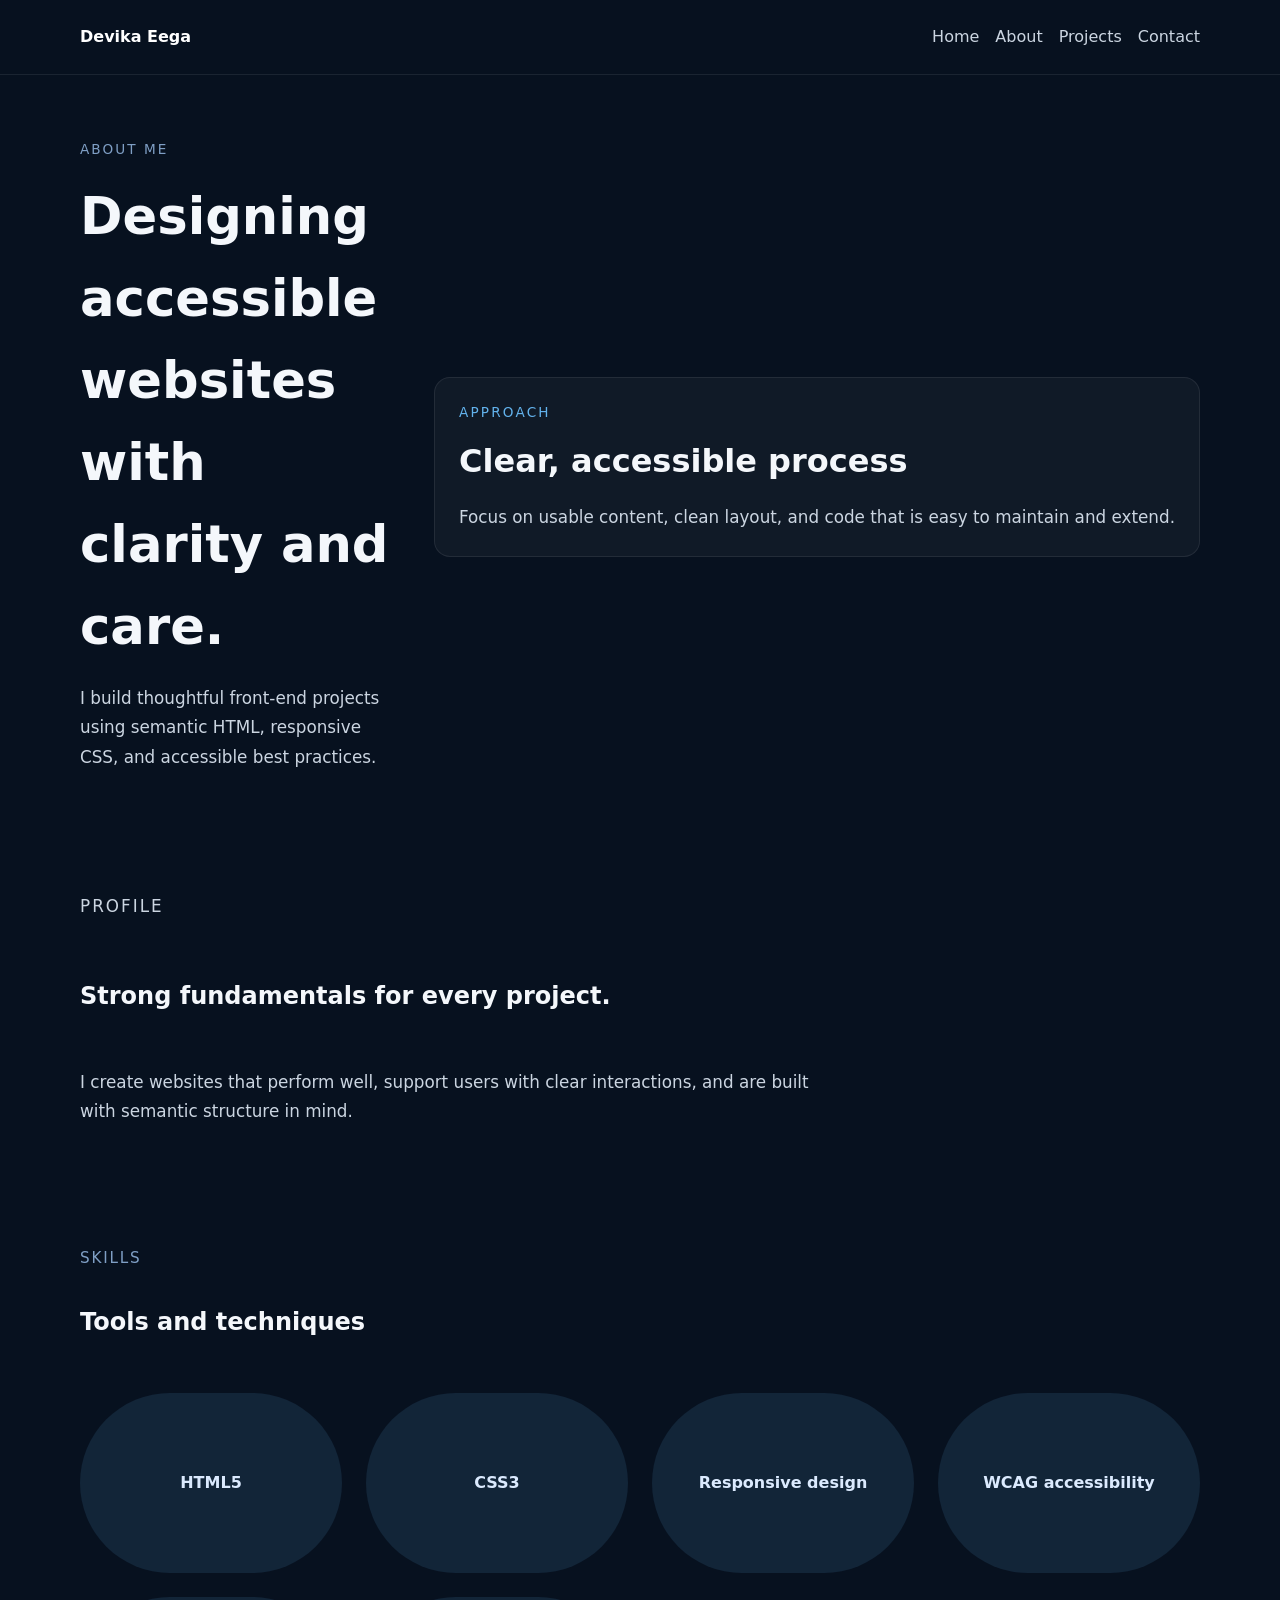
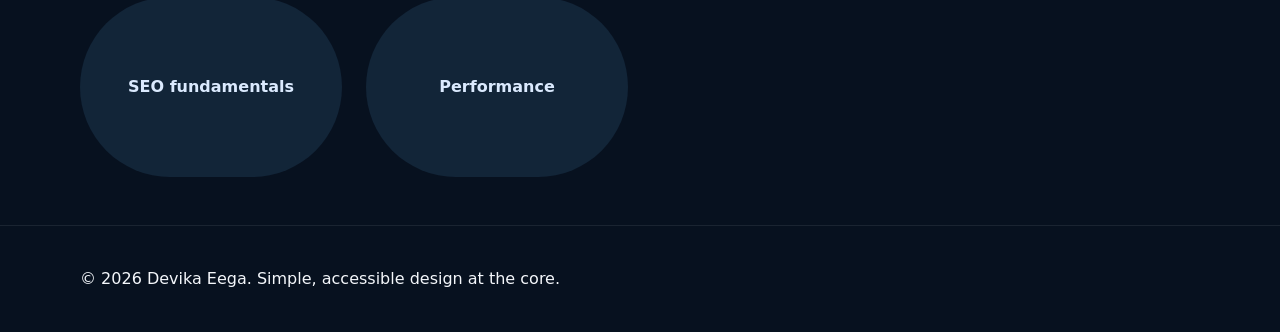
==== about.html @ d0928456 "Initial portfolio website" ====
﻿<!doctype html>
<html lang="en">
  <head>
    <meta charset="UTF-8">
    <meta name="viewport" content="width=device-width, initial-scale=1.0">
    <title>About | Devika Eega</title>
    <meta name="description" content="Learn about Devika Eega, a web designer and developer focused on accessible, semantic digital experiences.">
    <meta name="author" content="Devika Eega">
    <link rel="stylesheet" href="styles.css">
  </head>
  <body>
    <a class="skip-link" href="#main-content">Skip to main content</a>
    <header class="site-header" role="banner">
      <div class="container">
        <a class="brand" href="index.html">Devika Eega</a>
        <nav class="nav" role="navigation" aria-label="Primary navigation">
          <ul class="nav-list">
            <li><a href="index.html">Home</a></li>
            <li><a href="about.html" aria-current="page">About</a></li>
            <li><a href="projects.html">Projects</a></li>
            <li><a href="contact.html">Contact</a></li>
          </ul>
        </nav>
      </div>
    </header>

    <main id="main-content" role="main">
      <section class="page-hero" aria-labelledby="about-heading">
        <div class="container hero-grid">
          <div class="hero-copy-block">
            <p class="eyebrow">About me</p>
            <h1 id="about-heading">Designing accessible websites with clarity and care.</h1>
            <p class="hero-copy">I build thoughtful front-end projects using semantic HTML, responsive CSS, and accessible best practices.</p>
          </div>
          <aside class="hero-panel" aria-hidden="true">
            <div class="hero-card">
              <p class="card-label">Approach</p>
              <h3 class="card-title">Clear, accessible process</h3>
              <p class="card-text">Focus on usable content, clean layout, and code that is easy to maintain and extend.</p>
            </div>
          </aside>
        </div>
      </section>

      <section class="profile-summary" aria-labelledby="profile-heading">
        <div class="container">
          <div class="section-heading-row">
            <p class="section-intro">Profile</p>
            <h2 id="profile-heading">Strong fundamentals for every project.</h2>
          </div>
          <p>I create websites that perform well, support users with clear interactions, and are built with semantic structure in mind.</p>
        </div>
      </section>

      <section class="skills" aria-labelledby="skills-heading">
        <div class="container">
          <div class="section-heading-row">
            <p class="section-intro">Skills</p>
            <h2 id="skills-heading">Tools and techniques</h2>
          </div>
          <ul class="skill-list">
            <li class="skill-badge">HTML5</li>
            <li class="skill-badge">CSS3</li>
            <li class="skill-badge">Responsive design</li>
            <li class="skill-badge">WCAG accessibility</li>
            <li class="skill-badge">SEO fundamentals</li>
            <li class="skill-badge">Performance</li>
          </ul>
        </div>
      </section>
    </main>

    <footer class="site-footer" role="contentinfo">
      <div class="container">
        <p>© 2026 Devika Eega. Simple, accessible design at the core.</p>
      </div>
    </footer>
  </body>
</html>
---- styles.css ----
﻿/* Accessible, semantic portfolio stylesheet */
:root {
  color-scheme: dark;
  background: #07111f;
  color: #f4f7fb;
  font-family: Inter, system-ui, -apple-system, BlinkMacSystemFont, "Segoe UI", sans-serif;
  line-height: 1.6;
  text-rendering: optimizeLegibility;
}

* {
  box-sizing: border-box;
}

html {
  scroll-behavior: smooth;
}

body {
  margin: 0;
  min-height: 100vh;
  background: #07111f;
}

img,
svg,
video {
  max-width: 100%;
  height: auto;
}

button,
input,
textarea,
a {
  font: inherit;
}

button {
  border: none;
}

.skip-link {
  position: absolute;
  left: -999px;
  width: 1px;
  height: 1px;
  overflow: hidden;
}

.skip-link:focus,
.skip-link:active {
  left: 1rem;
  top: 1rem;
  width: auto;
  height: auto;
  padding: 0.75rem 1rem;
  background: #ffffff;
  color: #07111f;
  border-radius: 0.75rem;
  z-index: 1000;
}

.container {
  width: min(1120px, calc(100% - 2rem));
  margin: 0 auto;
}

.site-header,
.site-footer {
  padding: 1.5rem 0;
}

.site-header {
  border-bottom: 1px solid rgba(255, 255, 255, 0.08);
}

.site-header .container,
.site-footer .container {
  display: flex;
  align-items: center;
  justify-content: space-between;
  gap: 1rem;
}

.brand {
  font-weight: 700;
  color: #ffffff;
  text-decoration: none;
}

.nav-list,
.footer-nav {
  display: flex;
  gap: 1rem;
  flex-wrap: wrap;
  list-style: none;
  padding: 0;
  margin: 0;
}

.nav-list a,
.footer-nav a {
  color: #cbd5e1;
  text-decoration: none;
}

.nav-list a:hover,
.footer-nav a:hover,
.nav-list a:focus,
.footer-nav a:focus {
  color: #ffffff;
  outline: 2px solid #f8fafc;
  outline-offset: 4px;
}

.hero,
.page-hero {
  padding: 4rem 0 3rem;
}

.hero-grid {
  display: grid;
  grid-template-columns: minmax(0, 1fr) auto;
  gap: 2rem;
  align-items: center;
}

.hero-copy-block {
  max-width: 42rem;
}

.eyebrow {
  margin: 0 0 1rem;
  color: #7f9fc5;
  text-transform: uppercase;
  letter-spacing: 0.15em;
  font-size: 0.85rem;
}

.hero h1,
.page-hero h1 {
  font-size: clamp(2.5rem, 4vw, 4rem);
  margin: 0 0 1rem;
  max-width: 12ch;
}

.hero-copy,
.overview p,
.voh,
.card-text,
.profile-summary p,
.contact-panel p {
  font-size: 1.05rem;
  line-height: 1.75;
  max-width: 70ch;
  margin: 0 0 1.5rem;
  color: #cbd5e1;
}

.hero-actions {
  display: flex;
  flex-wrap: wrap;
  gap: 1rem;
}

.button {
  display: inline-flex;
  align-items: center;
  justify-content: center;
  padding: 0.95rem 1.5rem;
  border-radius: 0.75rem;
  border: 1px solid transparent;
  text-decoration: none;
  cursor: pointer;
}

.button.primary {
  background: #63b3ed;
  color: #07111f;
}

.button.secondary {
  background: transparent;
  color: #ffffff;
  border-color: rgba(255, 255, 255, 0.16);
}

.hero-panel {
  display: grid;
  place-items: center;
}

.hero-card,
.info-card,
.project-card,
.contact-panel {
  background: rgba(255, 255, 255, 0.04);
  border: 1px solid rgba(255, 255, 255, 0.08);
  padding: 1.5rem;
  border-radius: 1rem;
}

.card-label {
  margin: 0 0 0.75rem;
  font-size: 0.85rem;
  color: #63b3ed;
  letter-spacing: 0.16em;
  text-transform: uppercase;
}

.card-title {
  margin: 0 0 1rem;
  font-size: clamp(1.7rem, 2.5vw, 2.25rem);
}

.card-text {
  margin: 0;
  color: #cbd5e1;
}

.overview,
.profile-summary,
.skills,
.project-list,
.contact-grid {
  padding: 3rem 0;
}

.section-heading-row {
  display: grid;
  gap: 0.75rem;
  max-width: 52rem;
  margin-bottom: 2rem;
}

.section-intro {
  margin: 0;
  color: #7f9fc5;
  font-size: 0.95rem;
  letter-spacing: 0.12em;
  text-transform: uppercase;
}

.feature-grid,
.skill-list,
.card-grid {
  display: grid;
  grid-template-columns: repeat(auto-fit, minmax(220px, 1fr));
  gap: 1.5rem;
  list-style: none;
  padding: 0;
  margin: 0;
}

.feature-grid li,
.skill-list li,
.info-card,
.project-card,
.contact-panel {
  min-height: 180px;
}

.skill-badge {
  display: inline-flex;
  align-items: center;
  justify-content: center;
  padding: 0.9rem 1rem;
  border-radius: 999px;
  background: rgba(99, 179, 237, 0.12);
  color: #dbeafe;
  font-weight: 600;
}

.contact-grid-inner {
  display: grid;
  grid-template-columns: minmax(0, 1fr) 320px;
  gap: 2rem;
}

.contact-panel h2 {
  margin-top: 0;
}

.contact-info {
  list-style: none;
  padding: 0;
  margin: 0;
  display: grid;
  gap: 1rem;
}

.contact-info a {
  color: #63b3ed;
}

.testimonial-card {
  padding: 1.75rem;
}

.testimonial blockquote {
  margin: 0;
  padding: 0;
  border-left: 4px solid #63b3ed;
}

.testimonial p {
  margin: 0;
  color: #e2e8f0;
}

.testimonial footer {
  margin-top: 1rem;
  color: #94a3b8;
}

.timeline ul,
.project-list ol {
  margin: 0;
  padding: 0;
  list-style: none;
  display: grid;
  gap: 1.5rem;
}

.timeline li,
.project-list li {
  padding: 1.5rem;
  border-radius: 1rem;
}

.project-meta {
  margin: 0.75rem 0 0;
  color: #94a3b8;
}

.contact-form-wrap form {
  display: grid;
  gap: 1.25rem;
  max-width: 700px;
}

.form-group {
  display: grid;
  gap: 0.5rem;
}

label {
  font-weight: 600;
  color: #e2e8f0;
}

input,
textarea {
  width: 100%;
  min-height: 3rem;
  padding: 0.9rem 1rem;
  border-radius: 0.75rem;
  border: 1px solid rgba(255, 255, 255, 0.16);
  background: #0f172a;
  color: #f8fafc;
  transition: border-color 0.2s ease, box-shadow 0.2s ease;
}

input:focus,
textarea:focus,
button:focus,
a:focus {
  outline: 3px solid #63b3ed;
  outline-offset: 4px;
}

input:focus,
textarea:focus {
  border-color: #63b3ed;
  box-shadow: 0 0 0 4px rgba(99, 179, 237, 0.12);
}

textarea {
  min-height: 10rem;
  resize: vertical;
}

button {
  min-height: 3.25rem;
  padding: 0.95rem 1.5rem;
  border-radius: 0.75rem;
}

.site-footer {
  border-top: 1px solid rgba(255, 255, 255, 0.08);
}

.site-footer .container {
  display: flex;
  justify-content: space-between;
  gap: 1rem;
  align-items: center;
  flex-wrap: wrap;
}

.footer-nav {
  justify-content: flex-end;
}

@media (max-width: 900px) {
  .hero-grid,
  .contact-grid-inner {
    grid-template-columns: 1fr;
  }

  .site-header .container,
  .site-footer .container {
    flex-direction: column;
    align-items: flex-start;
  }

  .footer-nav {
    justify-content: flex-start;
  }
}

@media (max-width: 720px) {
  .hero {
    padding-top: 3rem;
  }

  .hero h1 {
    font-size: 2.5rem;
  }

  .hero-panel {
    order: -1;
  }

  .feature-grid,
  .skill-list,
  .timeline ul,
  .project-list ol {
    grid-template-columns: 1fr;
  }
}
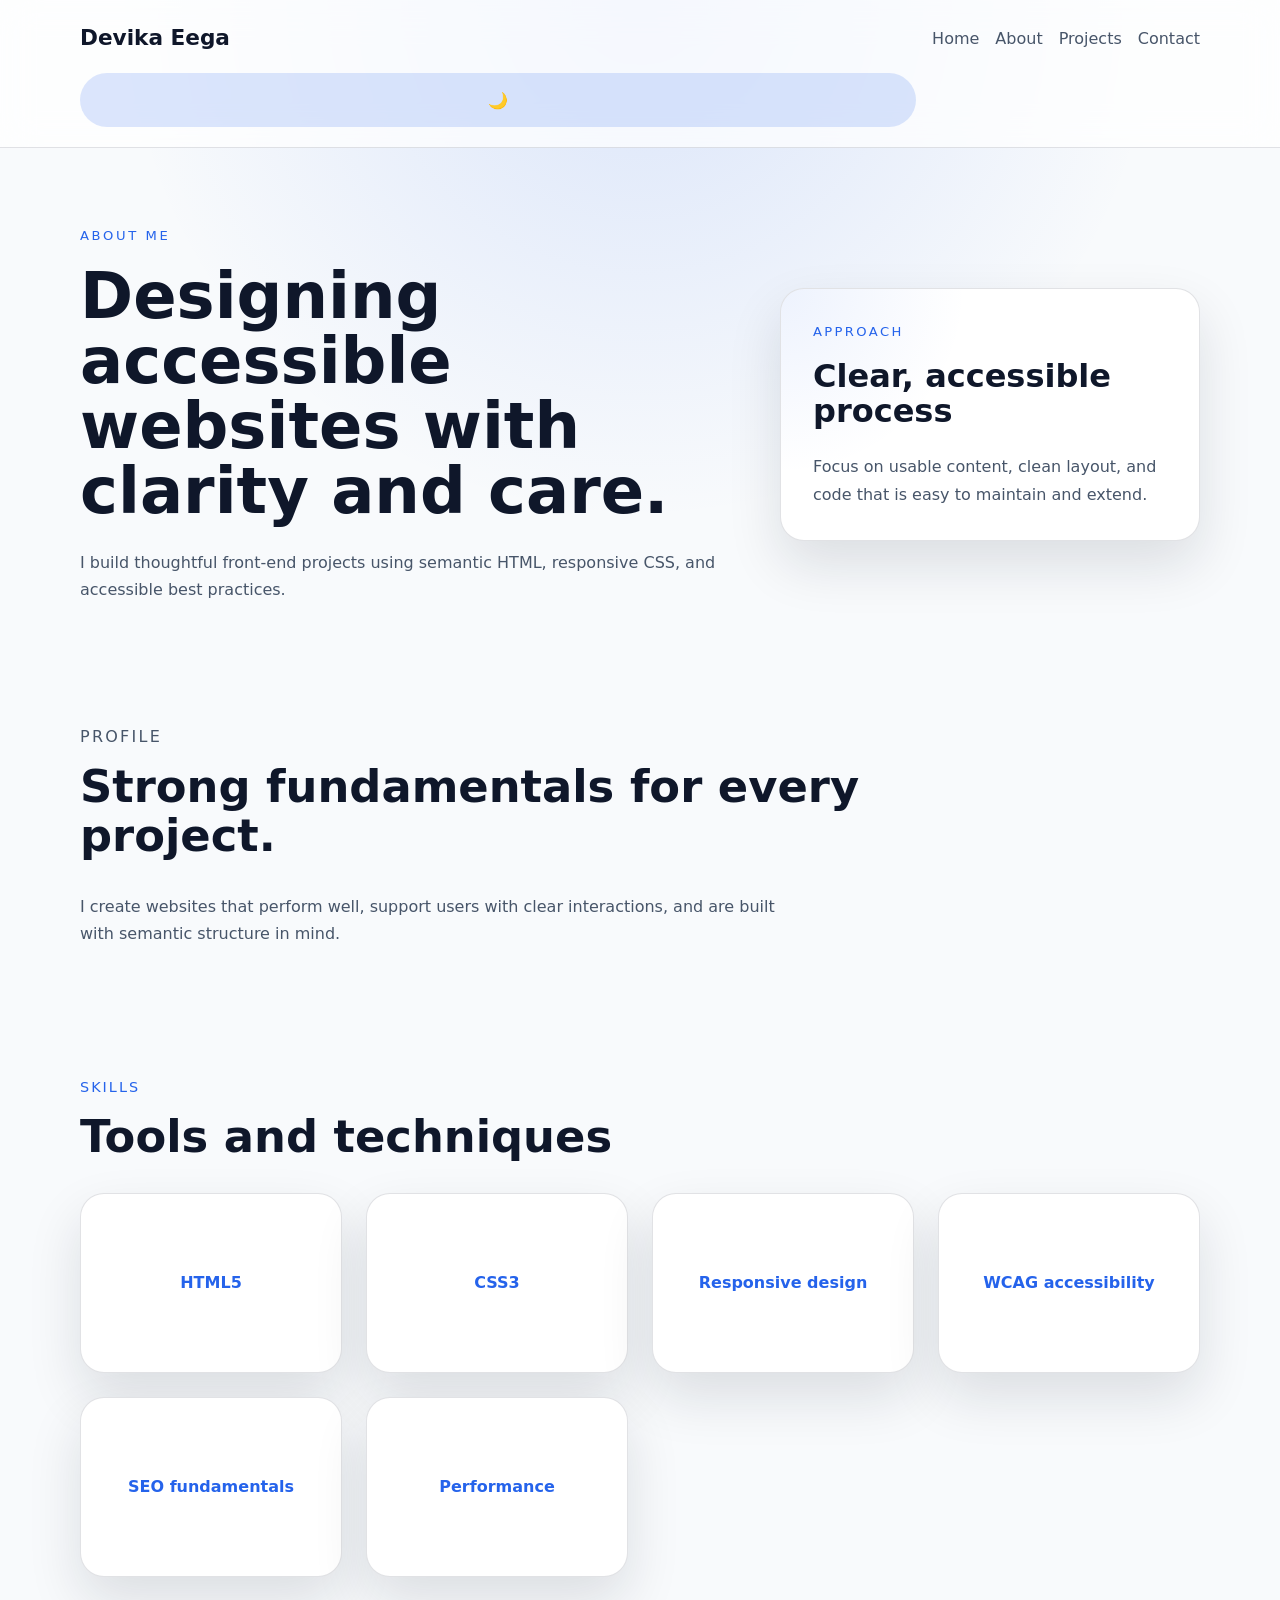
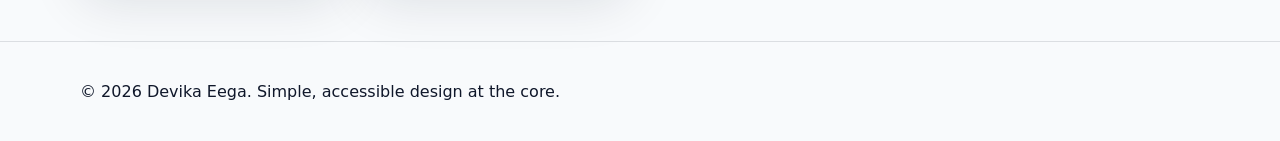
==== commit f95d76f5: "Update portfolio project content" ====
--- a/about.html
+++ b/about.html
@@ -21,6 +21,7 @@
             <li><a href="contact.html">Contact</a></li>
           </ul>
         </nav>
+        <button id="theme-toggle" class="theme-toggle" type="button" aria-label="Toggle theme">🌙</button>
       </div>
     </header>
 
@@ -75,5 +76,21 @@
         <p>© 2026 Devika Eega. Simple, accessible design at the core.</p>
       </div>
     </footer>
+    <script>
+      const themeToggle = document.getElementById('theme-toggle');
+      const root = document.documentElement;
+      const savedTheme = localStorage.getItem('theme');
+      const initialTheme = savedTheme || (window.matchMedia('(prefers-color-scheme: dark)').matches ? 'dark' : 'light');
+      root.setAttribute('data-theme', initialTheme);
+      if (themeToggle) {
+        themeToggle.textContent = initialTheme === 'dark' ? '☀️' : '🌙';
+        themeToggle.addEventListener('click', () => {
+          const nextTheme = root.getAttribute('data-theme') === 'dark' ? 'light' : 'dark';
+          root.setAttribute('data-theme', nextTheme);
+          localStorage.setItem('theme', nextTheme);
+          themeToggle.textContent = nextTheme === 'dark' ? '☀️' : '🌙';
+        });
+      }
+    </script>
   </body>
 </html>
--- a/styles.css
+++ b/styles.css
@@ -1,43 +1,86 @@
-﻿/* Accessible, semantic portfolio stylesheet */
+﻿/* Advanced responsive portfolio stylesheet */
 :root {
+  color-scheme: light;
+  --bg: #f8fafc;
+  --surface: #ffffff;
+  --surface-soft: rgba(255, 255, 255, 0.82);
+  --text: #0f172a;
+  --muted: #475569;
+  --accent: #2563eb;
+  --accent-soft: rgba(37, 99, 235, 0.16);
+  --border: rgba(15, 23, 42, 0.12);
+  --shadow: 0 24px 54px rgba(15, 23, 42, 0.12);
+  --radius: 1.5rem;
+  --radius-sm: 1rem;
+  --max-width: 1120px;
+  --focus: 0 0 0 4px rgba(37, 99, 235, 0.18);
+}
+
+@media (prefers-color-scheme: dark) {
+  :root {
+    color-scheme: dark;
+    --bg: #07111f;
+    --surface: #0c162b;
+    --surface-soft: rgba(15, 23, 42, 0.82);
+    --text: #e2e8f0;
+    --muted: #94a3b8;
+    --accent: #60a5fa;
+    --accent-soft: rgba(96, 165, 250, 0.16);
+    --border: rgba(148, 163, 184, 0.18);
+    --shadow: 0 24px 54px rgba(0, 0, 0, 0.36);
+    --focus: 0 0 0 4px rgba(96, 165, 250, 0.28);
+  }
+}
+
+html[data-theme='dark'] {
   color-scheme: dark;
-  background: #07111f;
-  color: #f4f7fb;
-  font-family: Inter, system-ui, -apple-system, BlinkMacSystemFont, "Segoe UI", sans-serif;
-  line-height: 1.6;
-  text-rendering: optimizeLegibility;
-}
-
-* {
-  box-sizing: border-box;
+  --bg: #07111f;
+  --surface: #0c162b;
+  --surface-soft: rgba(15, 23, 42, 0.92);
+  --text: #e2e8f0;
+  --muted: #94a3b8;
+  --accent: #60a5fa;
+  --accent-soft: rgba(96, 165, 250, 0.18);
+  --border: rgba(148, 163, 184, 0.22);
+  --shadow: 0 24px 54px rgba(0, 0, 0, 0.36);
+  --focus: 0 0 0 4px rgba(96, 165, 250, 0.28);
 }
 
 html {
   scroll-behavior: smooth;
+  font-size: 16px;
+}
+
+*, *::before, *::after {
+  box-sizing: border-box;
 }
 
 body {
   margin: 0;
   min-height: 100vh;
-  background: #07111f;
-}
-
-img,
-svg,
-video {
+  background: radial-gradient(circle at top, rgba(37, 99, 235, 0.14), transparent 28%), var(--bg);
+  color: var(--text);
+  font-family: Inter, system-ui, -apple-system, BlinkMacSystemFont, 'Segoe UI', sans-serif;
+  line-height: 1.7;
+}
+
+img, svg, video {
   max-width: 100%;
   height: auto;
-}
-
-button,
-input,
-textarea,
-a {
+  display: block;
+}
+
+button, input, textarea, a {
   font: inherit;
 }
 
 button {
   border: none;
+}
+
+::selection {
+  background: var(--accent-soft);
+  color: var(--text);
 }
 
 .skip-link {
@@ -54,177 +97,242 @@
   top: 1rem;
   width: auto;
   height: auto;
-  padding: 0.75rem 1rem;
-  background: #ffffff;
-  color: #07111f;
-  border-radius: 0.75rem;
+  padding: 0.9rem 1rem;
+  background: var(--surface);
+  color: var(--text);
+  border-radius: var(--radius-sm);
+  box-shadow: var(--shadow);
   z-index: 1000;
 }
 
 .container {
-  width: min(1120px, calc(100% - 2rem));
+  width: min(var(--max-width), calc(100% - 2rem));
   margin: 0 auto;
 }
 
 .site-header,
 .site-footer {
-  padding: 1.5rem 0;
+  padding: 1.25rem 0;
 }
 
 .site-header {
-  border-bottom: 1px solid rgba(255, 255, 255, 0.08);
-}
-
-.site-header .container,
-.site-footer .container {
-  display: flex;
+  position: sticky;
+  inset-block-start: 0;
+  z-index: 30;
+  background: rgba(255, 255, 255, 0.72);
+  backdrop-filter: blur(18px);
+  border-block-end: 1px solid var(--border);
+}
+
+html[data-theme='dark'] .site-header {
+  background: rgba(7, 17, 31, 0.86);
+}
+
+.site-header .container {
+  display: grid;
+  grid-template-columns: 1fr auto;
   align-items: center;
-  justify-content: space-between;
   gap: 1rem;
 }
 
 .brand {
-  font-weight: 700;
-  color: #ffffff;
+  font-weight: 800;
+  font-size: clamp(1.05rem, 1.8vw, 1.35rem);
+  color: var(--text);
   text-decoration: none;
 }
 
 .nav-list,
 .footer-nav {
   display: flex;
+  flex-wrap: wrap;
   gap: 1rem;
-  flex-wrap: wrap;
+  align-items: center;
+  justify-content: flex-end;
   list-style: none;
+  margin: 0;
   padding: 0;
-  margin: 0;
 }
 
 .nav-list a,
 .footer-nav a {
-  color: #cbd5e1;
+  color: var(--muted);
   text-decoration: none;
+  transition: color 0.25s ease;
 }
 
 .nav-list a:hover,
 .footer-nav a:hover,
 .nav-list a:focus,
 .footer-nav a:focus {
-  color: #ffffff;
-  outline: 2px solid #f8fafc;
+  color: var(--text);
+  outline: 2px solid var(--accent);
+  outline-offset: 4px;
+}
+
+.theme-toggle {
+  appearance: none;
+  background: var(--accent-soft);
+  color: var(--text);
+  border-radius: 999px;
+  padding: 0.8rem 1rem;
+  min-inline-size: 3rem;
+  cursor: pointer;
+  border: 1px solid transparent;
+  transition: transform 0.2s ease, background-color 0.2s ease;
+}
+
+.theme-toggle:hover,
+.theme-toggle:focus {
+  transform: translateY(-1px);
+  outline: 2px solid var(--accent);
   outline-offset: 4px;
 }
 
 .hero,
 .page-hero {
-  padding: 4rem 0 3rem;
+  padding: clamp(3rem, 6vw, 5rem) 0 2rem;
 }
 
 .hero-grid {
   display: grid;
-  grid-template-columns: minmax(0, 1fr) auto;
-  gap: 2rem;
-  align-items: center;
+  gap: 2.5rem;
 }
 
 .hero-copy-block {
-  max-width: 42rem;
+  max-width: 46rem;
 }
 
 .eyebrow {
   margin: 0 0 1rem;
-  color: #7f9fc5;
+  color: var(--accent);
   text-transform: uppercase;
-  letter-spacing: 0.15em;
-  font-size: 0.85rem;
+  letter-spacing: 0.2em;
+  font-size: 0.82rem;
 }
 
 .hero h1,
 .page-hero h1 {
-  font-size: clamp(2.5rem, 4vw, 4rem);
-  margin: 0 0 1rem;
-  max-width: 12ch;
+  margin: 0;
+  font-size: clamp(2.4rem, 5vw, 4.5rem);
+  line-height: 1.02;
 }
 
 .hero-copy,
 .overview p,
-.voh,
 .card-text,
 .profile-summary p,
 .contact-panel p {
-  font-size: 1.05rem;
-  line-height: 1.75;
+  margin: 1.5rem 0 0;
+  color: var(--muted);
+  font-size: clamp(1rem, 1.05vw, 1.08rem);
   max-width: 70ch;
-  margin: 0 0 1.5rem;
-  color: #cbd5e1;
 }
 
 .hero-actions {
   display: flex;
   flex-wrap: wrap;
   gap: 1rem;
+  margin-top: 2rem;
 }
 
 .button {
   display: inline-flex;
   align-items: center;
   justify-content: center;
-  padding: 0.95rem 1.5rem;
-  border-radius: 0.75rem;
-  border: 1px solid transparent;
+  padding: 0.95rem 1.6rem;
+  border-radius: 999px;
   text-decoration: none;
   cursor: pointer;
+  transition: transform 0.2s ease, box-shadow 0.2s ease, background-color 0.2s ease;
+}
+
+.button:hover,
+.button:focus {
+  transform: translateY(-1px);
 }
 
 .button.primary {
-  background: #63b3ed;
-  color: #07111f;
+  background: var(--accent);
+  color: var(--surface);
+  box-shadow: 0 18px 35px rgba(37, 99, 235, 0.22);
 }
 
 .button.secondary {
   background: transparent;
-  color: #ffffff;
-  border-color: rgba(255, 255, 255, 0.16);
+  color: var(--text);
+  border: 1px solid var(--border);
 }
 
 .hero-panel {
   display: grid;
-  place-items: center;
+  justify-items: center;
 }
 
 .hero-card,
 .info-card,
 .project-card,
-.contact-panel {
-  background: rgba(255, 255, 255, 0.04);
-  border: 1px solid rgba(255, 255, 255, 0.08);
-  padding: 1.5rem;
-  border-radius: 1rem;
+.contact-panel,
+.testimonial-card {
+  position: relative;
+  overflow: hidden;
+  background: var(--surface);
+  border: 1px solid var(--border);
+  border-radius: var(--radius);
+  padding: 2rem;
+  box-shadow: var(--shadow);
+}
+
+html[data-theme='dark'] .hero-card,
+html[data-theme='dark'] .info-card,
+html[data-theme='dark'] .project-card,
+html[data-theme='dark'] .contact-panel,
+html[data-theme='dark'] .testimonial-card {
+  background: rgba(15, 23, 42, 0.92);
+}
+
+.hero-card::before,
+.info-card::before,
+.project-card::before,
+.contact-panel::before,
+.testimonial-card::before {
+  content: '';
+  position: absolute;
+  inset: 0;
+  background: radial-gradient(circle at top left, var(--accent-soft), transparent 38%);
+  opacity: 0.5;
+  pointer-events: none;
+}
+
+.hero-card > *,
+.info-card > *,
+.project-card > *,
+.contact-panel > *,
+.testimonial-card > * {
+  position: relative;
 }
 
 .card-label {
-  margin: 0 0 0.75rem;
-  font-size: 0.85rem;
-  color: #63b3ed;
-  letter-spacing: 0.16em;
+  margin: 0 0 1rem;
+  font-size: 0.82rem;
+  color: var(--accent);
+  letter-spacing: 0.18em;
   text-transform: uppercase;
 }
 
 .card-title {
-  margin: 0 0 1rem;
-  font-size: clamp(1.7rem, 2.5vw, 2.25rem);
-}
-
-.card-text {
-  margin: 0;
-  color: #cbd5e1;
+  margin: 0;
+  font-size: clamp(1.75rem, 2.5vw, 2.4rem);
+  line-height: 1.1;
 }
 
 .overview,
 .profile-summary,
 .skills,
 .project-list,
-.contact-grid {
-  padding: 3rem 0;
+.contact-grid,
+.testimonial {
+  padding: clamp(2rem, 5vw, 4rem) 0;
 }
 
 .section-heading-row {
@@ -236,10 +344,16 @@
 
 .section-intro {
   margin: 0;
-  color: #7f9fc5;
-  font-size: 0.95rem;
-  letter-spacing: 0.12em;
+  color: var(--accent);
+  font-size: 0.9rem;
+  letter-spacing: 0.14em;
   text-transform: uppercase;
+}
+
+.section-heading-row h2 {
+  margin: 0;
+  font-size: clamp(2.1rem, 3.5vw, 2.9rem);
+  line-height: 1.1;
 }
 
 .feature-grid,
@@ -254,64 +368,51 @@
 }
 
 .feature-grid li,
-.skill-list li,
-.info-card,
-.project-card,
-.contact-panel {
+.skill-list li {
+  background: var(--surface);
+  border: 1px solid var(--border);
+  border-radius: var(--radius);
+  padding: 1.75rem;
   min-height: 180px;
+  box-shadow: var(--shadow);
 }
 
 .skill-badge {
   display: inline-flex;
   align-items: center;
   justify-content: center;
-  padding: 0.9rem 1rem;
+  padding: 0.85rem 1rem;
   border-radius: 999px;
-  background: rgba(99, 179, 237, 0.12);
-  color: #dbeafe;
-  font-weight: 600;
+  background: var(--accent-soft);
+  color: var(--accent);
+  font-weight: 700;
+}
+
+.contact-grid-inner,
+.footer-grid {
+  display: grid;
+  gap: 2rem;
 }
 
 .contact-grid-inner {
-  display: grid;
-  grid-template-columns: minmax(0, 1fr) 320px;
-  gap: 2rem;
-}
-
-.contact-panel h2 {
-  margin-top: 0;
+  grid-template-columns: 1fr;
+}
+
+.contact-panel {
+  padding: 2rem;
+  min-height: 100%;
 }
 
 .contact-info {
   list-style: none;
+  margin: 0;
   padding: 0;
-  margin: 0;
   display: grid;
   gap: 1rem;
 }
 
 .contact-info a {
-  color: #63b3ed;
-}
-
-.testimonial-card {
-  padding: 1.75rem;
-}
-
-.testimonial blockquote {
-  margin: 0;
-  padding: 0;
-  border-left: 4px solid #63b3ed;
-}
-
-.testimonial p {
-  margin: 0;
-  color: #e2e8f0;
-}
-
-.testimonial footer {
-  margin-top: 1rem;
-  color: #94a3b8;
+  color: var(--accent);
 }
 
 .timeline ul,
@@ -325,13 +426,16 @@
 
 .timeline li,
 .project-list li {
-  padding: 1.5rem;
-  border-radius: 1rem;
+  padding: 1.75rem;
+  border-radius: var(--radius);
+  background: var(--surface);
+  border: 1px solid var(--border);
+  box-shadow: var(--shadow);
 }
 
 .project-meta {
-  margin: 0.75rem 0 0;
-  color: #94a3b8;
+  margin: 1rem 0 0;
+  color: var(--muted);
 }
 
 .contact-form-wrap form {
@@ -342,101 +446,123 @@
 
 .form-group {
   display: grid;
-  gap: 0.5rem;
+  gap: 0.65rem;
 }
 
 label {
-  font-weight: 600;
-  color: #e2e8f0;
+  font-weight: 700;
+  color: var(--text);
 }
 
 input,
 textarea {
   width: 100%;
   min-height: 3rem;
-  padding: 0.9rem 1rem;
-  border-radius: 0.75rem;
-  border: 1px solid rgba(255, 255, 255, 0.16);
-  background: #0f172a;
-  color: #f8fafc;
-  transition: border-color 0.2s ease, box-shadow 0.2s ease;
+  padding: 1rem 1.1rem;
+  border-radius: 1rem;
+  border: 1px solid var(--border);
+  background: var(--surface);
+  color: var(--text);
+  transition: border-color 0.2s ease, box-shadow 0.2s ease, transform 0.2s ease;
 }
 
 input:focus,
 textarea:focus,
 button:focus,
 a:focus {
-  outline: 3px solid #63b3ed;
-  outline-offset: 4px;
+  outline: var(--focus);
+  outline-offset: 3px;
 }
 
 input:focus,
 textarea:focus {
-  border-color: #63b3ed;
-  box-shadow: 0 0 0 4px rgba(99, 179, 237, 0.12);
+  border-color: var(--accent);
+  box-shadow: 0 0 0 4px rgba(37, 99, 235, 0.12);
 }
 
 textarea {
-  min-height: 10rem;
+  min-height: 12rem;
   resize: vertical;
 }
 
 button {
-  min-height: 3.25rem;
-  padding: 0.95rem 1.5rem;
-  border-radius: 0.75rem;
+  min-height: 3.35rem;
+  padding: 0.95rem 1.6rem;
+  border-radius: 999px;
 }
 
 .site-footer {
-  border-top: 1px solid rgba(255, 255, 255, 0.08);
+  border-top: 1px solid var(--border);
 }
 
 .site-footer .container {
-  display: flex;
-  justify-content: space-between;
+  display: grid;
+  grid-template-columns: 1fr auto;
+  align-items: center;
   gap: 1rem;
-  align-items: center;
-  flex-wrap: wrap;
 }
 
 .footer-nav {
   justify-content: flex-end;
 }
 
-@media (max-width: 900px) {
-  .hero-grid,
+@media (min-width: 48rem) {
+  .hero-grid {
+    grid-template-columns: minmax(0, 1.4fr) minmax(340px, 420px);
+    align-items: center;
+  }
+
   .contact-grid-inner {
-    grid-template-columns: 1fr;
-  }
-
+    grid-template-columns: minmax(0, 1fr) 320px;
+  }
+}
+
+@media (min-width: 64rem) {
   .site-header .container,
   .site-footer .container {
-    flex-direction: column;
-    align-items: flex-start;
+    grid-template-columns: 1fr auto;
+  }
+
+  .hero-actions {
+    justify-content: flex-start;
+  }
+}
+
+@media (min-width: 90rem) {
+  .container {
+    width: min(var(--max-width), calc(100% - 4rem));
+  }
+
+  .hero-grid {
+    gap: 4rem;
+  }
+}
+
+@media (max-width: 47.99rem) {
+  .site-header,
+  .site-footer {
+    padding: 1rem 0;
+  }
+
+  .site-header .container,
+  .site-footer .container {
+    grid-template-columns: 1fr;
   }
 
   .footer-nav {
     justify-content: flex-start;
   }
-}
-
-@media (max-width: 720px) {
-  .hero {
-    padding-top: 3rem;
-  }
-
-  .hero h1 {
+
+  .hero h1,
+  .page-hero h1 {
     font-size: 2.5rem;
   }
 
-  .hero-panel {
-    order: -1;
-  }
-
-  .feature-grid,
-  .skill-list,
-  .timeline ul,
-  .project-list ol {
-    grid-template-columns: 1fr;
-  }
-}
+  .hero-card,
+  .project-card,
+  .info-card,
+  .contact-panel,
+  .testimonial-card {
+    padding: 1.5rem;
+  }
+}
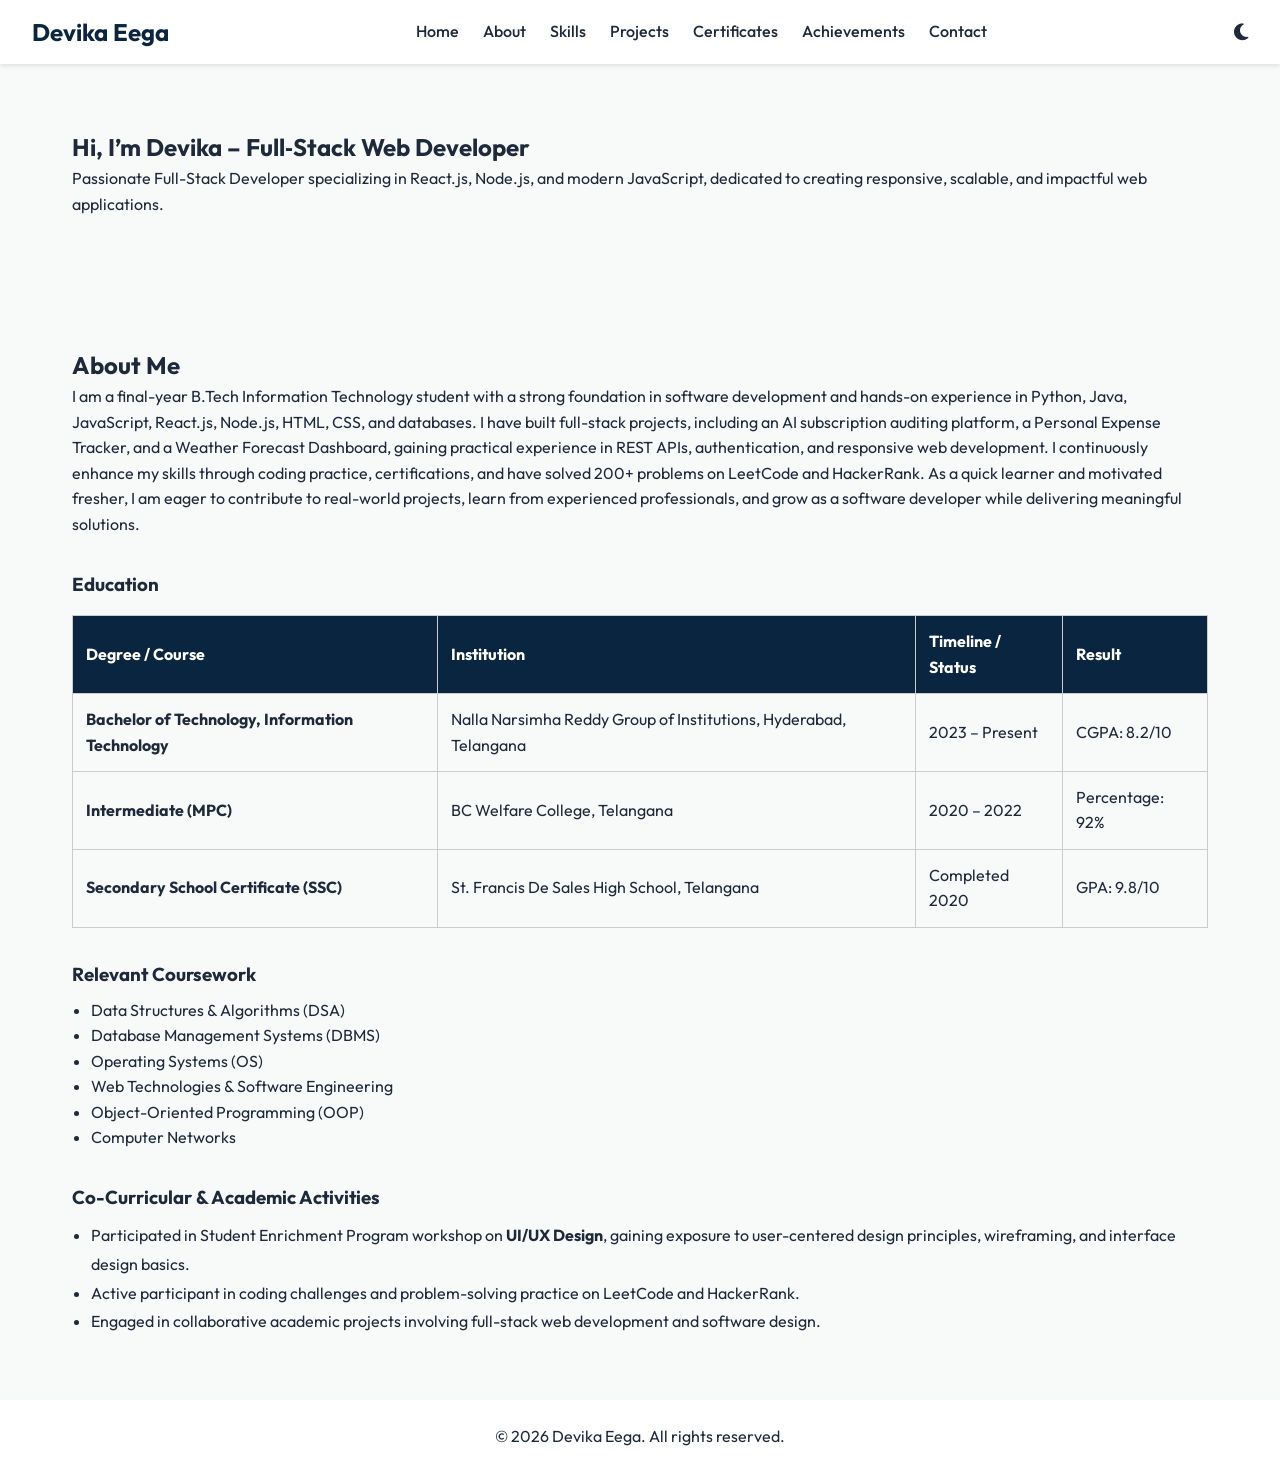
==== commit 1d9026b0: "Update project with new features" ====
--- a/about.html
+++ b/about.html
@@ -1,96 +1,115 @@
-﻿<!doctype html>
+<!DOCTYPE html>
 <html lang="en">
-  <head>
-    <meta charset="UTF-8">
-    <meta name="viewport" content="width=device-width, initial-scale=1.0">
+
+<head>
+    <meta charset="UTF-8" />
+    <meta name="viewport" content="width=device-width, initial-scale=1.0" />
     <title>About | Devika Eega</title>
-    <meta name="description" content="Learn about Devika Eega, a web designer and developer focused on accessible, semantic digital experiences.">
-    <meta name="author" content="Devika Eega">
-    <link rel="stylesheet" href="styles.css">
-  </head>
-  <body>
-    <a class="skip-link" href="#main-content">Skip to main content</a>
-    <header class="site-header" role="banner">
-      <div class="container">
-        <a class="brand" href="index.html">Devika Eega</a>
-        <nav class="nav" role="navigation" aria-label="Primary navigation">
-          <ul class="nav-list">
-            <li><a href="index.html">Home</a></li>
-            <li><a href="about.html" aria-current="page">About</a></li>
+    <meta name="description"
+        content="About Devika Eega – B.Tech Information Technology student and Full Stack Web Developer." />
+    <link href="https://fonts.googleapis.com/css2?family=Outfit:wght@400;500;600;700&display=swap" rel="stylesheet" />
+    <link rel="stylesheet" href="https://cdnjs.cloudflare.com/ajax/libs/font-awesome/6.5.0/css/all.min.css"
+        integrity="sha512-..." crossorigin="anonymous" referrerpolicy="no-referrer" />
+    <link rel="stylesheet" href="style.css" />
+</head>
+
+<body>
+    <!-- Navbar -->
+    <nav class="navbar">
+        <div class="logo">Devika Eega</div>
+        <ul class="nav-links">
+            <li><a href="index.html#home">Home</a></li>
+            <li><a href="about.html">About</a></li>
+            <li><a href="skills.html">Skills</a></li>
             <li><a href="projects.html">Projects</a></li>
+            <li><a href="certificates.html">Certificates</a></li>
+            <li><a href="achievements.html">Achievements</a></li>
             <li><a href="contact.html">Contact</a></li>
-          </ul>
-        </nav>
-        <button id="theme-toggle" class="theme-toggle" type="button" aria-label="Toggle theme">🌙</button>
-      </div>
-    </header>
+        </ul>
+        <button id="themeBtn" class="theme-toggle"><i class="fas fa-moon"></i></button>
+    </nav>
 
-    <main id="main-content" role="main">
-      <section class="page-hero" aria-labelledby="about-heading">
+    <!-- Hero Section -->
+    <section class="hero-section section">
         <div class="container hero-grid">
-          <div class="hero-copy-block">
-            <p class="eyebrow">About me</p>
-            <h1 id="about-heading">Designing accessible websites with clarity and care.</h1>
-            <p class="hero-copy">I build thoughtful front-end projects using semantic HTML, responsive CSS, and accessible best practices.</p>
-          </div>
-          <aside class="hero-panel" aria-hidden="true">
-            <div class="hero-card">
-              <p class="card-label">Approach</p>
-              <h3 class="card-title">Clear, accessible process</h3>
-              <p class="card-text">Focus on usable content, clean layout, and code that is easy to maintain and extend.</p>
+            <div class="hero-copy-block">
+                <h1 class="hero-title">Hi, I’m Devika – Full‑Stack Web Developer</h1>
+                <p class="hero-subtitle">Passionate Full-Stack Developer specializing in React.js, Node.js, and modern
+                    JavaScript, dedicated to creating responsive, scalable, and impactful web applications.</p>
             </div>
-          </aside>
         </div>
-      </section>
+    </section>
 
-      <section class="profile-summary" aria-labelledby="profile-heading">
-        <div class="container">
-          <div class="section-heading-row">
-            <p class="section-intro">Profile</p>
-            <h2 id="profile-heading">Strong fundamentals for every project.</h2>
-          </div>
-          <p>I create websites that perform well, support users with clear interactions, and are built with semantic structure in mind.</p>
-        </div>
-      </section>
+    <!-- About Section -->
+    <section id="about" class="section">
+        <h2>About Me</h2>
+        <p> I am a final-year B.Tech Information Technology student with a strong foundation in software development and
+            hands-on experience in Python, Java, JavaScript, React.js, Node.js, HTML, CSS, and databases. I have built
+            full-stack projects, including an AI subscription auditing platform, a Personal Expense Tracker, and a
+            Weather Forecast Dashboard, gaining practical experience in REST APIs, authentication, and responsive web
+            development. I continuously enhance my skills through coding practice, certifications, and have solved 200+
+            problems on LeetCode and HackerRank. As a quick learner and motivated fresher, I am eager to contribute to
+            real-world projects, learn from experienced professionals, and grow as a software developer while delivering
+            meaningful solutions.</p>
 
-      <section class="skills" aria-labelledby="skills-heading">
-        <div class="container">
-          <div class="section-heading-row">
-            <p class="section-intro">Skills</p>
-            <h2 id="skills-heading">Tools and techniques</h2>
-          </div>
-          <ul class="skill-list">
-            <li class="skill-badge">HTML5</li>
-            <li class="skill-badge">CSS3</li>
-            <li class="skill-badge">Responsive design</li>
-            <li class="skill-badge">WCAG accessibility</li>
-            <li class="skill-badge">SEO fundamentals</li>
-            <li class="skill-badge">Performance</li>
-          </ul>
-        </div>
-      </section>
-    </main>
+        <h3 style="margin-top: 2rem;">Education</h3>
+        <table class="education-table" style="margin-top: 1rem; margin-bottom: 2rem;">
+            <thead>
+                <tr>
+                    <th>Degree / Course</th>
+                    <th>Institution</th>
+                    <th>Timeline / Status</th>
+                    <th>Result</th>
+                </tr>
+            </thead>
+            <tbody>
+                <tr>
+                    <td><strong>Bachelor of Technology, Information Technology</strong></td>
+                    <td>Nalla Narsimha Reddy Group of Institutions, Hyderabad, Telangana</td>
+                    <td>2023 – Present</td>
+                    <td>CGPA: 8.2/10</td>
+                </tr>
+                <tr>
+                    <td><strong>Intermediate (MPC)</strong></td>
+                    <td>BC Welfare College, Telangana</td>
+                    <td>2020 – 2022</td>
+                    <td>Percentage: 92%</td>
+                </tr>
+                <tr>
+                    <td><strong>Secondary School Certificate (SSC)</strong></td>
+                    <td>St. Francis De Sales High School, Telangana</td>
+                    <td>Completed 2020</td>
+                    <td>GPA: 9.8/10</td>
+                </tr>
+            </tbody>
+        </table>
 
-    <footer class="site-footer" role="contentinfo">
-      <div class="container">
-        <p>© 2026 Devika Eega. Simple, accessible design at the core.</p>
-      </div>
+        <h3>Relevant Coursework</h3>
+        <ul class="about-list"
+            style="margin-left: 1.2rem; margin-top: 0.5rem; margin-bottom: 2rem; list-style-type: disc;">
+            <li>Data Structures &amp; Algorithms (DSA)</li>
+            <li>Database Management Systems (DBMS)</li>
+            <li>Operating Systems (OS)</li>
+            <li>Web Technologies &amp; Software Engineering</li>
+            <li>Object-Oriented Programming (OOP)</li>
+            <li>Computer Networks</li>
+        </ul>
+
+        <h3>Co-Curricular &amp; Academic Activities</h3>
+        <ul class="about-list"
+            style="margin-left: 1.2rem; margin-top: 0.5rem; list-style-type: disc; line-height: 1.8;">
+            <li>Participated in Student Enrichment Program workshop on <strong>UI/UX Design</strong>, gaining exposure
+                to user-centered design principles, wireframing, and interface design basics.</li>
+            <li>Active participant in coding challenges and problem-solving practice on LeetCode and HackerRank.</li>
+            <li>Engaged in collaborative academic projects involving full-stack web development and software design.
+            </li>
+        </ul>
+    </section>
+
+    <footer class="footer">
+        <p>&copy; 2026 Devika Eega. All rights reserved.</p>
     </footer>
-    <script>
-      const themeToggle = document.getElementById('theme-toggle');
-      const root = document.documentElement;
-      const savedTheme = localStorage.getItem('theme');
-      const initialTheme = savedTheme || (window.matchMedia('(prefers-color-scheme: dark)').matches ? 'dark' : 'light');
-      root.setAttribute('data-theme', initialTheme);
-      if (themeToggle) {
-        themeToggle.textContent = initialTheme === 'dark' ? '☀️' : '🌙';
-        themeToggle.addEventListener('click', () => {
-          const nextTheme = root.getAttribute('data-theme') === 'dark' ? 'light' : 'dark';
-          root.setAttribute('data-theme', nextTheme);
-          localStorage.setItem('theme', nextTheme);
-          themeToggle.textContent = nextTheme === 'dark' ? '☀️' : '🌙';
-        });
-      }
-    </script>
-  </body>
-</html>
+    <script src="script.js"></script>
+</body>
+
+</html>
--- a/style.css
+++ b/style.css
@@ -0,0 +1,246 @@
+/* Global Styles */
+:root {
+    --primary: #0A2540;
+    --secondary: #2563EB;
+    --bg-light: #F8FAFA;
+    --bg-dark: #1E293B;
+    --text-light: #1E293B;
+    --text-dark: #F8FAFA;
+    --font-family: 'Outfit', sans-serif;
+}
+
+/* Dark mode variables */
+[data-theme='dark'] {
+    --bg-color: var(--bg-dark);
+    --text-color: var(--text-dark);
+    --nav-bg: #111827;
+}
+[data-theme='light'] {
+    --bg-color: var(--bg-light);
+    --text-color: var(--text-light);
+    --nav-bg: #FFFFFF;
+}
+
+* {
+    margin: 0;
+    padding: 0;
+    box-sizing: border-box;
+    font-family: var(--font-family);
+}
+
+body {
+    background: var(--bg-color);
+    color: var(--text-color);
+    line-height: 1.6;
+    scroll-behavior: smooth;
+}
+
+/* Navbar */
+.navbar {
+    position: sticky;
+    top: 0;
+    width: 100%;
+    background: var(--nav-bg);
+    display: flex;
+    align-items: center;
+    justify-content: space-between;
+    padding: 0.8rem 2rem;
+    box-shadow: 0 2px 4px rgba(0,0,0,0.1);
+    z-index: 1000;
+}
+.logo {
+    font-size: 1.5rem;
+    font-weight: 700;
+    color: var(--primary);
+}
+.nav-links {
+    list-style: none;
+    display: flex;
+    gap: 1.5rem;
+}
+.nav-links a {
+    text-decoration: none;
+    color: var(--text-color);
+    font-weight: 500;
+    transition: color 0.3s;
+}
+.nav-links a:hover {
+    color: var(--primary);
+}
+.theme-toggle {
+    background: none;
+    border: none;
+    cursor: pointer;
+    font-size: 1.2rem;
+    color: var(--text-color);
+}
+
+/* Sections */
+.section {
+    padding: 4rem 2rem;
+    max-width: 1200px;
+    margin: auto;
+}
+.home-section {
+    display: flex;
+    flex-wrap: wrap;
+    align-items: center;
+    gap: 2rem;
+}
+.home-content {
+    flex: 1;
+}
+.home-image {
+    flex: 1;
+    text-align: center;
+}
+.home-image img {
+    max-width: 250px;
+    border-radius: 50%;
+    border: 4px solid var(--primary);
+    transition: transform 0.3s;
+}
+.home-image img:hover {
+    transform: scale(1.05);
+}
+.highlight {
+    color: var(--primary);
+}
+.btn {
+    display: inline-block;
+    padding: 0.6rem 1.2rem;
+    background: var(--primary);
+    color: #fff;
+    border-radius: 4px;
+    text-decoration: none;
+    margin-top: 1rem;
+    transition: background 0.3s;
+}
+.btn:hover {
+    background: var(--secondary);
+}
+.social-links a {
+    margin-right: 1rem;
+    font-size: 1.5rem;
+    color: var(--text-color);
+    transition: color 0.3s;
+}
+.social-links a:hover {
+    color: var(--primary);
+}
+
+/* Education Table */
+.education-table {
+    width: 100%;
+    border-collapse: collapse;
+    margin-top: 1rem;
+}
+.education-table th, .education-table td {
+    border: 1px solid #ccc;
+    padding: 0.8rem;
+    text-align: left;
+}
+.education-table th {
+    background: var(--primary);
+    color: #fff;
+}
+
+/* Skills Grid */
+.skills-grid {
+    display: grid;
+    grid-template-columns: repeat(auto-fit, minmax(200px, 1fr));
+    gap: 1.5rem;
+    margin-top: 2rem;
+}
+.skill-item h3 {
+    margin-bottom: 0.5rem;
+}
+.progress-bar {
+    width: 100%;
+    background: #e0e0e0;
+    border-radius: 6px;
+    overflow: hidden;
+    height: 8px;
+}
+.progress {
+    height: 100%;
+    background: var(--primary);
+    transition: width 0.6s ease;
+}
+
+/* Project Cards */
+.project-cards {
+    display: grid;
+    grid-template-columns: repeat(auto-fit, minmax(280px, 1fr));
+    gap: 1.5rem;
+    margin-top: 2rem;
+}
+.project-card {
+    background: var(--nav-bg);
+    padding: 1.5rem;
+    border-radius: 8px;
+    box-shadow: 0 2px 8px rgba(0,0,0,0.1);
+    transition: transform 0.3s, box-shadow 0.3s;
+}
+.project-card:hover {
+    transform: translateY(-5px);
+    box-shadow: 0 4px 12px rgba(0,0,0,0.15);
+}
+.project-link {
+    display: inline-block;
+    margin-top: 0.5rem;
+    color: var(--primary);
+    text-decoration: none;
+    font-weight: 600;
+}
+.project-link:hover {
+    text-decoration: underline;
+}
+
+/* Footer */
+.footer {
+    text-align: center;
+    padding: 1.5rem;
+    background: var(--nav-bg);
+    color: var(--text-color);
+}
+
+/* Back to Top */
+.back-to-top {
+    position: fixed;
+    bottom: 30px;
+    right: 30px;
+    background: var(--primary);
+    color: #fff;
+    border: none;
+    border-radius: 50%;
+    width: 45px;
+    height: 45px;
+    display: none;
+    align-items: center;
+    justify-content: center;
+    cursor: pointer;
+    box-shadow: 0 2px 6px rgba(0,0,0,0.2);
+    transition: background 0.3s;
+}
+.back-to-top:hover {
+    background: var(--secondary);
+}
+
+/* Reveal Animations */
+.reveal {
+    opacity: 0;
+    transform: translateY(20px);
+    transition: opacity 0.6s ease, transform 0.6s ease;
+}
+.reveal.active {
+    opacity: 1;
+    transform: translateY(0);
+}
+
+@media (max-width: 768px) {
+    .home-section {
+        flex-direction: column;
+        text-align: center;
+    }
+}
